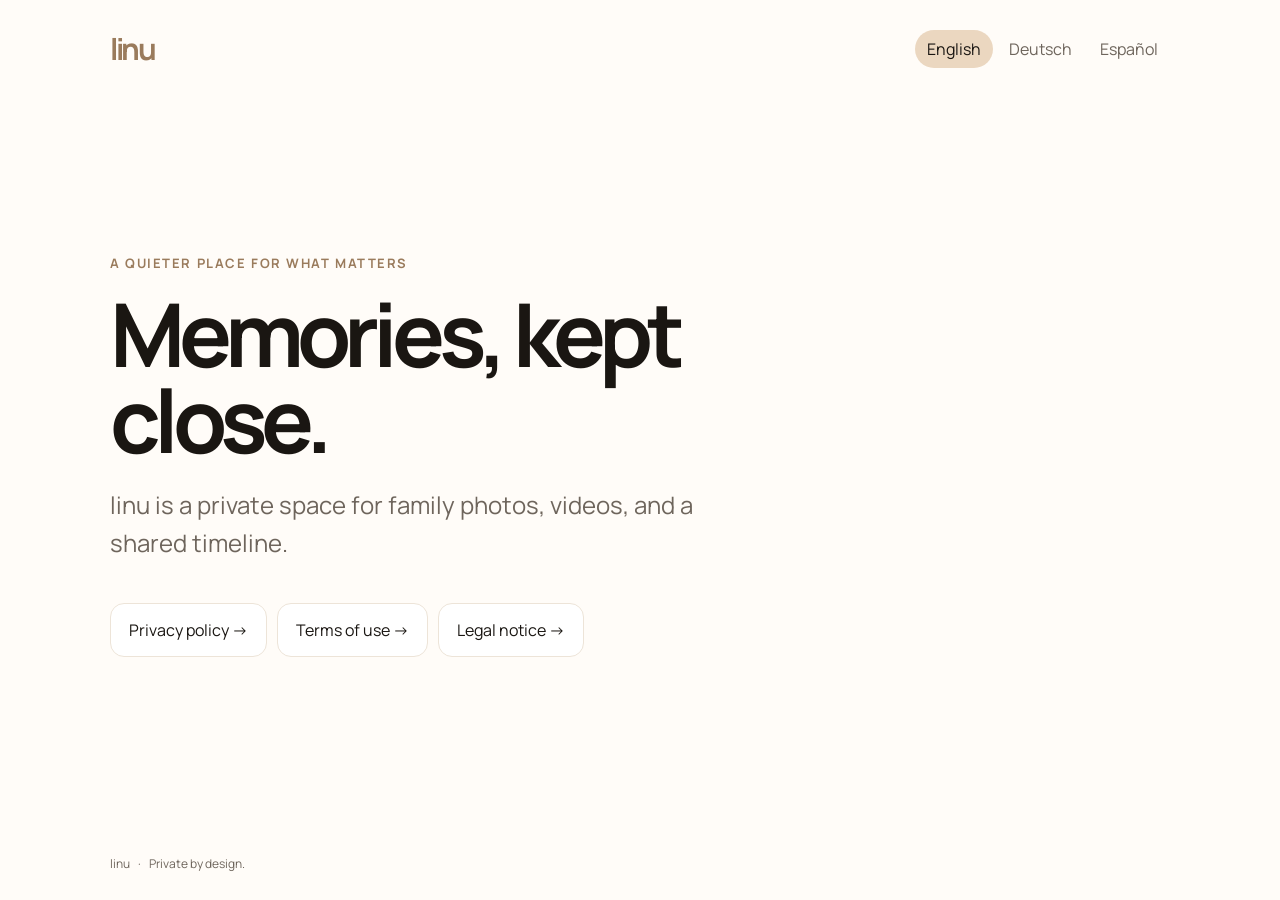
==== index.html @ 938114ba "Add files via upload" ====
<!doctype html>
<html lang="en">
  <head>
    <meta charset="utf-8">
    <meta name="viewport" content="width=device-width, initial-scale=1">
    <meta name="description" content="linu keeps family memories private, calm, and close.">
    <title>linu — memories, kept close</title>
    <link rel="stylesheet" href="css/site.css">
  </head>
  <body data-page="home">
    <main class="shell landing">
      <nav class="nav" aria-label="Main navigation">
        <a class="wordmark" href="index.html">linu</a>
        <div class="language" role="group" aria-label="Language">
          <button data-lang="en">English</button>
          <button data-lang="de">Deutsch</button>
          <button data-lang="es">Español</button>
        </div>
      </nav>
      <section class="hero">
        <p class="eyebrow" data-i18n="home.eyebrow"></p>
        <h1 data-i18n="home.title"></h1>
        <p class="lead" data-i18n="home.lead"></p>
        <div class="cards">
          <a class="card" href="privacy.html" data-i18n="home.privacy"></a>
          <a class="card" href="terms.html" data-i18n="home.terms"></a>
          <a class="card" href="imprint.html" data-i18n="home.imprint"></a>
        </div>
      </section>
      <footer class="footer">
        <span>linu</span><span>·</span><span data-i18n="home.footer"></span>
      </footer>
    </main>
    <script src="js/site.js"></script>
  </body>
</html>
---- css/site.css ----
@import url("https://fonts.googleapis.com/css2?family=Manrope:wght@400;500;600;700&display=swap");

:root {
  --bg: #fffcf8;
  --text: #1a1612;
  --muted: #6e655c;
  --border: #ede4d8;
  --beige: #ebd7c0;
  --warm: #9a7b5c;
}

* { box-sizing: border-box; }
body {
  margin: 0;
  color: var(--text);
  background: var(--bg);
  font-family: Manrope, system-ui, sans-serif;
}
.shell { width: min(1060px, calc(100% - 40px)); margin: auto; }
.nav { display: flex; justify-content: space-between; align-items: center; padding: 28px 0; }
.wordmark { color: var(--warm); font-size: 30px; font-weight: 700; letter-spacing: -.08em; text-decoration: none; }
.language { display: flex; gap: 4px; }
button { border: 0; border-radius: 999px; padding: 8px 12px; color: var(--muted); background: transparent; cursor: pointer; font: inherit; }
button:hover, button.active { color: var(--text); background: var(--beige); }
.landing { min-height: 100vh; display: flex; flex-direction: column; }
.hero { max-width: 760px; padding: 16vh 0 18vh; }
.eyebrow { color: var(--warm); font-size: 13px; font-weight: 700; letter-spacing: .12em; text-transform: uppercase; }
h1 { max-width: 700px; margin: 18px 0; font-size: clamp(44px, 8vw, 88px); letter-spacing: -.07em; line-height: .98; }
.lead { max-width: 590px; color: var(--muted); font-size: clamp(18px, 2.4vw, 24px); line-height: 1.55; }
.cards { display: flex; flex-wrap: wrap; gap: 10px; margin-top: 42px; }
.card { border: 1px solid var(--border); border-radius: 14px; padding: 15px 18px; color: var(--text); background: white; text-decoration: none; }
.card:hover { border-color: var(--warm); }
.footer { display: flex; gap: 8px; margin-top: auto; padding: 28px 0; color: var(--muted); font-size: 12px; }
.document { padding-bottom: 30px; }
.back { display: inline-block; margin: 30px 0 50px; color: var(--warm); text-decoration: none; }
article { max-width: 760px; }
article h1 { margin: 0 0 18px; font-size: clamp(38px, 6vw, 64px); }
article h2 { margin-top: 42px; font-size: 22px; }
article p, article li { color: var(--muted); line-height: 1.75; }
article ul { padding-left: 22px; }
.notice { border-left: 3px solid var(--beige); margin: 24px 0; padding: 5px 0 5px 18px; }
@media (max-width: 560px) {
  .shell { width: min(100% - 28px, 1060px); }
  .nav { padding: 20px 0; }
  .language button { padding: 7px 8px; font-size: 12px; }
  .hero { padding: 12vh 0 16vh; }
}
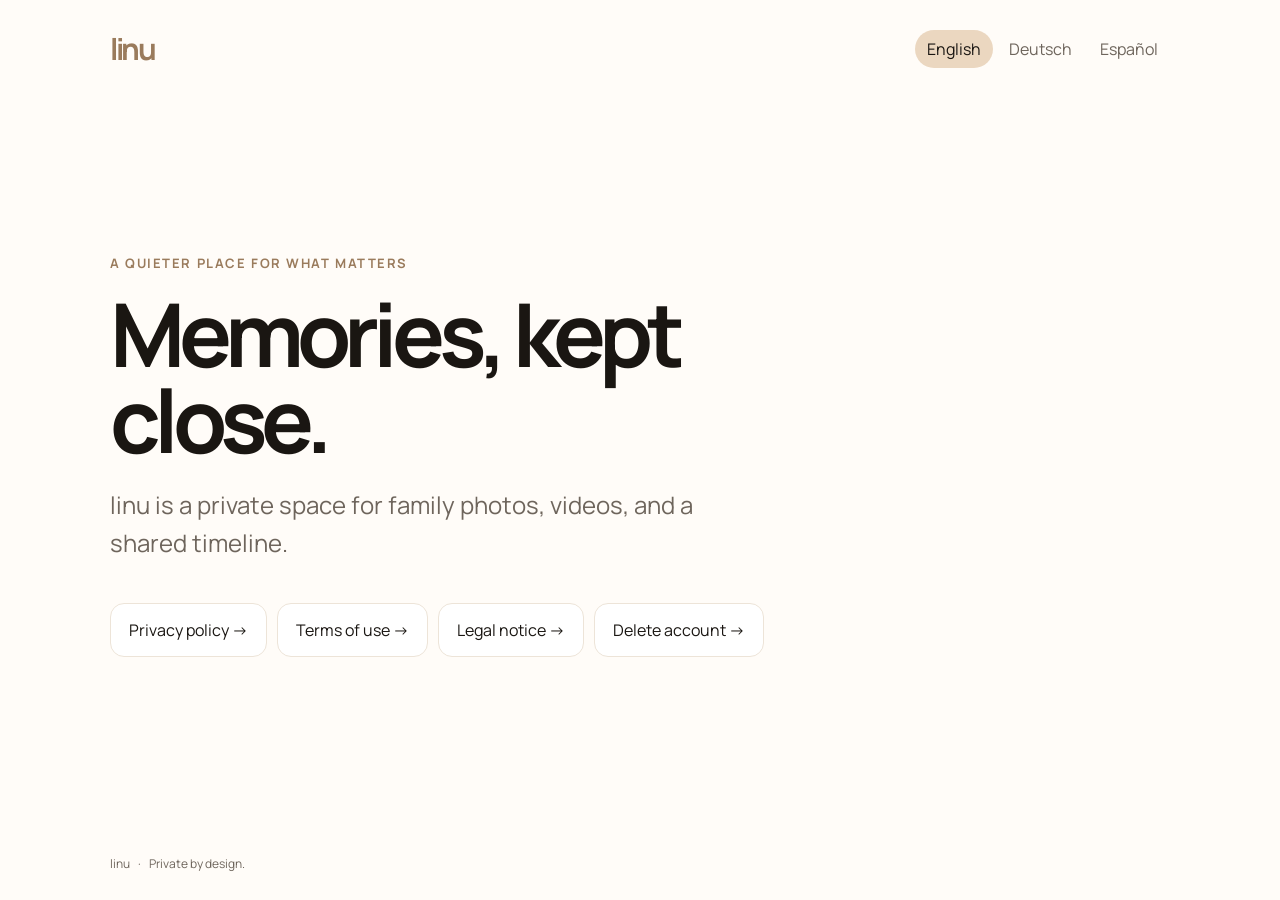
==== commit 1fc04db8: "Add files via upload" ====
--- a/index.html
+++ b/index.html
@@ -25,6 +25,7 @@
           <a class="card" href="privacy.html" data-i18n="home.privacy"></a>
           <a class="card" href="terms.html" data-i18n="home.terms"></a>
           <a class="card" href="imprint.html" data-i18n="home.imprint"></a>
+          <a class="card" href="delete-account.html" data-i18n="home.deleteAccount"></a>
         </div>
       </section>
       <footer class="footer">
